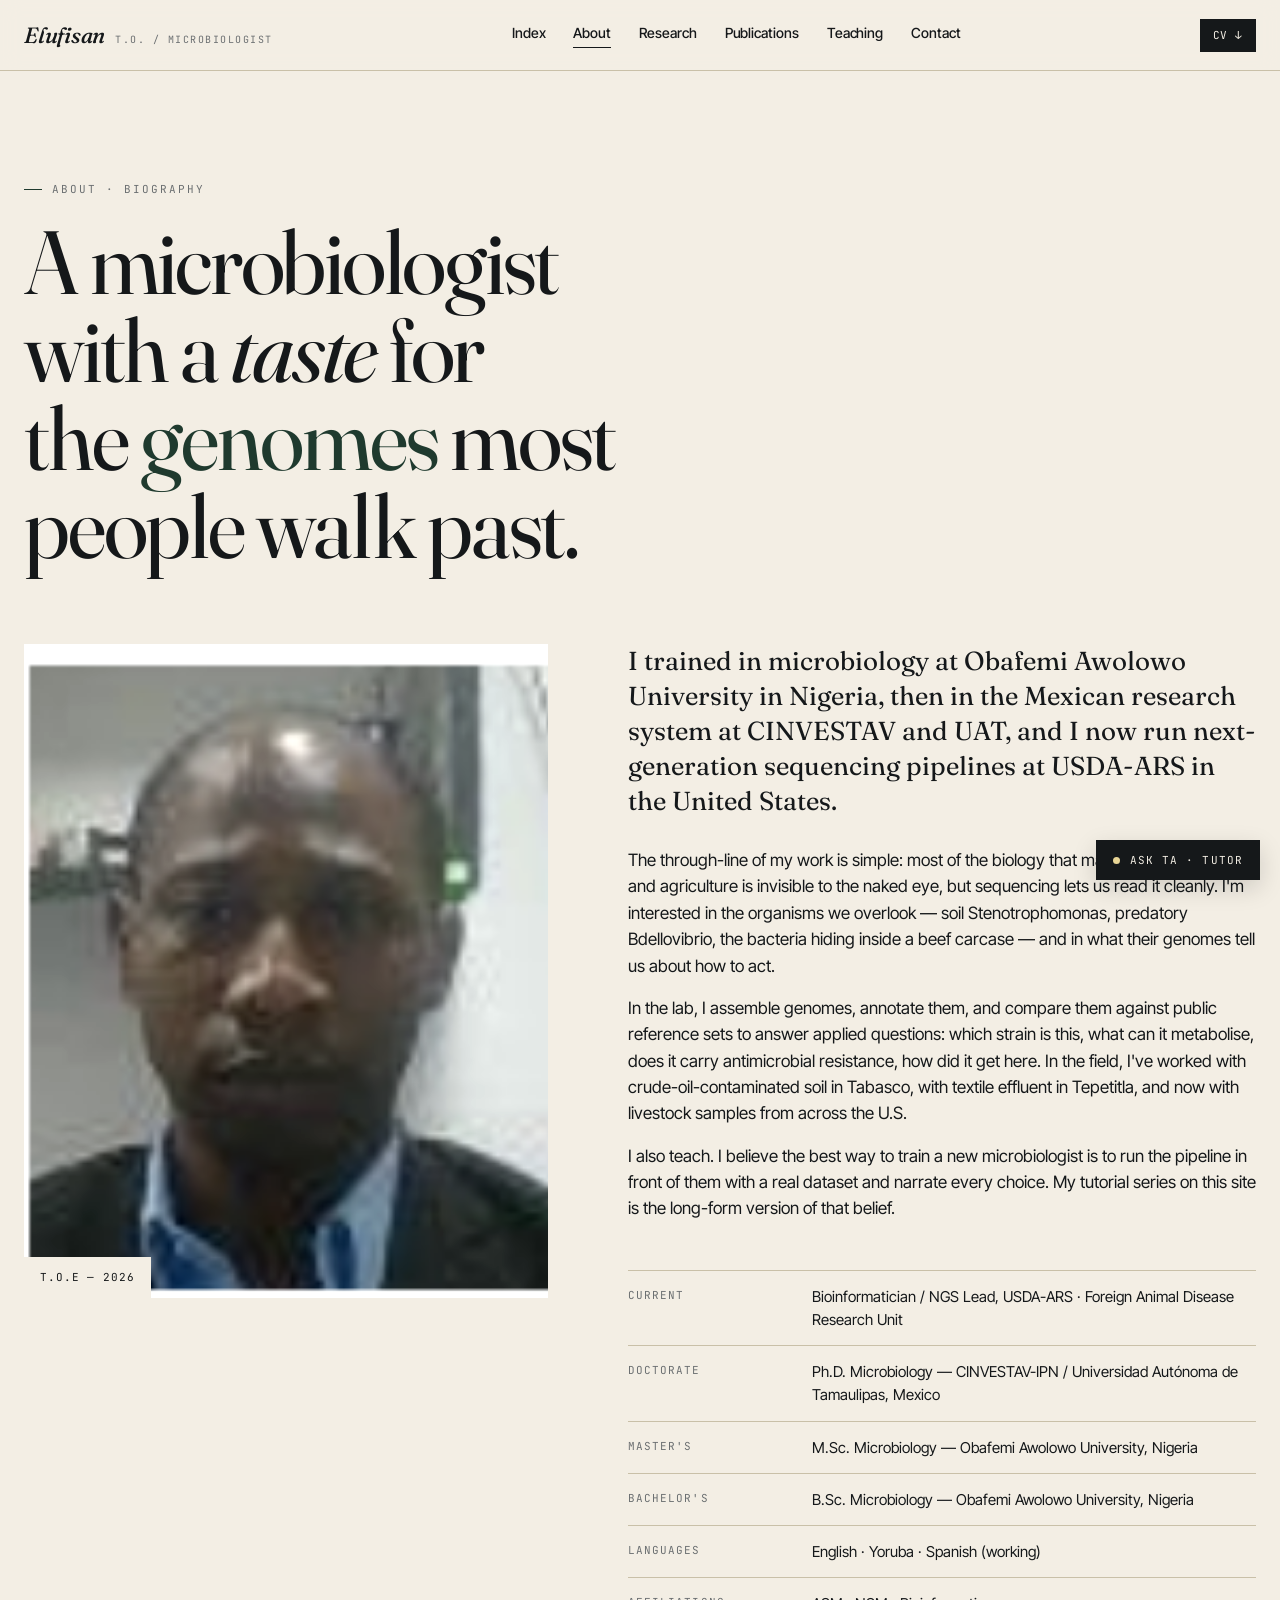
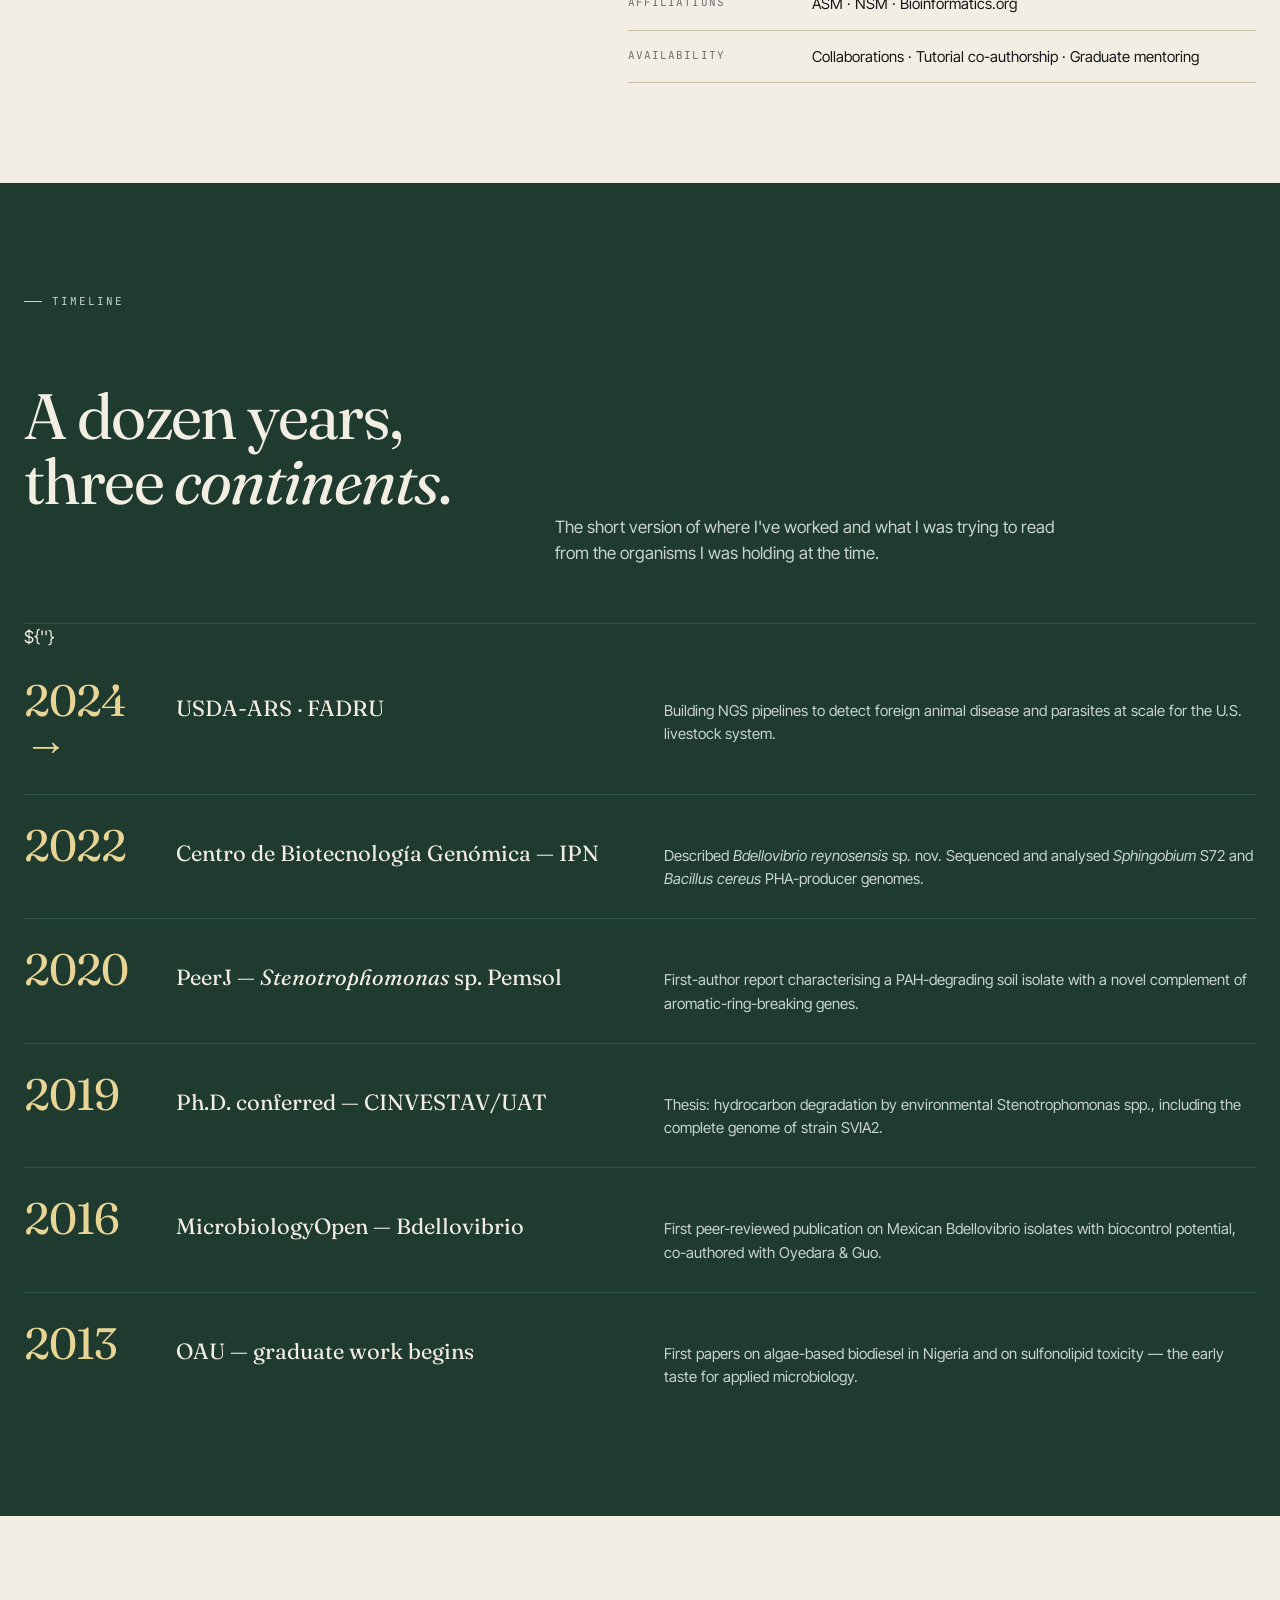
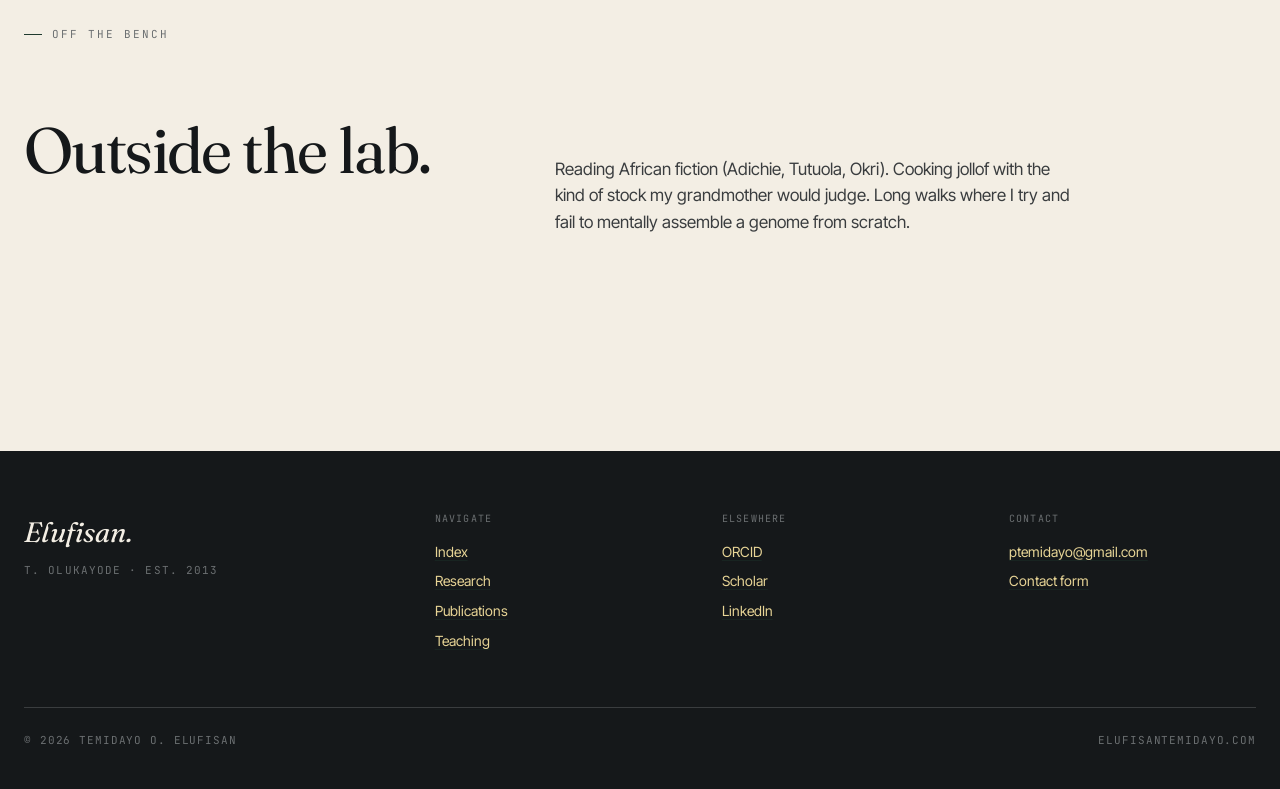
==== about.html @ 81887424 "Add files via upload" ====
<!DOCTYPE html>
<html lang="en">
<head>
<meta charset="UTF-8"/>
<meta name="viewport" content="width=device-width, initial-scale=1"/>
<title>About — Temidayo Elufisan</title>
<link rel="preconnect" href="https://fonts.googleapis.com"/>
<link rel="preconnect" href="https://fonts.gstatic.com" crossorigin/>
<link href="https://fonts.googleapis.com/css2?family=Fraunces:ital,opsz,wght@0,9..144,400;0,9..144,500;0,9..144,600;1,9..144,400;1,9..144,500&family=Inter+Tight:wght@400;500;600&family=JetBrains+Mono:wght@400;500&display=swap" rel="stylesheet"/>
<link rel="stylesheet" href="styles.css?v=1776625758112"/>
</head>
<body>

<header class="nav">
  <div class="container nav-inner">
    <a class="wordmark" href="index.html">Elufisan <small>T.O. / MICROBIOLOGIST</small></a>
    <nav class="nav-links">
      <a href="index.html">Index</a>
      <a href="about.html">About</a>
      <a href="research.html">Research</a>
      <a href="publications.html">Publications</a>
      <a href="teaching.html">Teaching</a>
      <a href="contact.html">Contact</a>
    </nav>
    <a class="nav-cta" href="assets/Elufisan_CV.pdf" download>CV ↓</a>
  </div>
</header>

<section class="section">
  <div class="container">
    <div style="margin-bottom:60px;">
      <div class="eyebrow">About · Biography</div>
      <h1 class="display" style="font-size:clamp(48px,7vw,112px);margin-top:20px;">
        A microbiologist<br/>with a <em>taste</em> for<br/>the <span class="accent">genomes</span> most<br/>people walk past.
      </h1>
    </div>

    <div class="bio-grid">
      <div class="bio-portrait">
        <img src="assets/portrait.png" alt="Temidayo Elufisan"/>
        <div class="tag">T.O.E — 2026</div>
      </div>
      <div class="bio-prose">
        <div class="lede">
          I trained in microbiology at Obafemi Awolowo University in Nigeria, then in the Mexican research system at CINVESTAV and UAT, and I now run next-generation sequencing pipelines at USDA-ARS in the United States.
        </div>
        <p>The through-line of my work is simple: most of the biology that matters to public health and agriculture is invisible to the naked eye, but sequencing lets us read it cleanly. I'm interested in the organisms we overlook — soil Stenotrophomonas, predatory Bdellovibrio, the bacteria hiding inside a beef carcase — and in what their genomes tell us about how to act.</p>
        <p>In the lab, I assemble genomes, annotate them, and compare them against public reference sets to answer applied questions: which strain is this, what can it metabolise, does it carry antimicrobial resistance, how did it get here. In the field, I've worked with crude-oil-contaminated soil in Tabasco, with textile effluent in Tepetitla, and now with livestock samples from across the U.S.</p>
        <p>I also teach. I believe the best way to train a new microbiologist is to run the pipeline in front of them with a real dataset and narrate every choice. My tutorial series on this site is the long-form version of that belief.</p>

        <div class="facts-stack">
          <div class="row"><div class="k">Current</div><div class="v">Bioinformatician / NGS Lead, USDA-ARS · Foreign Animal Disease Research Unit</div></div>
          <div class="row"><div class="k">Doctorate</div><div class="v">Ph.D. Microbiology — CINVESTAV-IPN / Universidad Autónoma de Tamaulipas, Mexico</div></div>
          <div class="row"><div class="k">Master's</div><div class="v">M.Sc. Microbiology — Obafemi Awolowo University, Nigeria</div></div>
          <div class="row"><div class="k">Bachelor's</div><div class="v">B.Sc. Microbiology — Obafemi Awolowo University, Nigeria</div></div>
          <div class="row"><div class="k">Languages</div><div class="v">English · Yoruba · Spanish (working)</div></div>
          <div class="row"><div class="k">Affiliations</div><div class="v">ASM · NSM · Bioinformatics.org</div></div>
          <div class="row"><div class="k">Availability</div><div class="v">Collaborations · Tutorial co-authorship · Graduate mentoring</div></div>
        </div>
      </div>
    </div>
  </div>
</section>

<section class="section forest">
  <div class="container">
    <div class="section-head">
      <div class="kicker-col">
        <div class="eyebrow">Timeline</div>
        <h2 class="display">A dozen years,<br/>three <em>continents</em>.</h2>
      </div>
      <p>The short version of where I've worked and what I was trying to read from the organisms I was holding at the time.</p>
    </div>

    <div style="display:grid;grid-template-columns:1fr;gap:0;border-top:1px solid var(--forest-2);">
      ${''}
      <!-- rows -->
      <div style="display:grid;grid-template-columns:120px 1fr 1.3fr;gap:32px;padding:28px 0;border-bottom:1px solid var(--forest-2);align-items:baseline;">
        <div style="font-family:var(--display);font-size:44px;color:var(--butter);letter-spacing:-0.02em;line-height:1;">2024 →</div>
        <div style="font-family:var(--display);font-size:22px;color:var(--bone);line-height:1.2;">USDA-ARS · FADRU</div>
        <div style="color:var(--forest-soft);font-size:15px;line-height:1.55;">Building NGS pipelines to detect foreign animal disease and parasites at scale for the U.S. livestock system.</div>
      </div>
      <div style="display:grid;grid-template-columns:120px 1fr 1.3fr;gap:32px;padding:28px 0;border-bottom:1px solid var(--forest-2);align-items:baseline;">
        <div style="font-family:var(--display);font-size:44px;color:var(--butter);letter-spacing:-0.02em;line-height:1;">2022</div>
        <div style="font-family:var(--display);font-size:22px;color:var(--bone);line-height:1.2;">Centro de Biotecnología Genómica — IPN</div>
        <div style="color:var(--forest-soft);font-size:15px;line-height:1.55;">Described <i>Bdellovibrio reynosensis</i> sp. nov. Sequenced and analysed <i>Sphingobium</i> S72 and <i>Bacillus cereus</i> PHA-producer genomes.</div>
      </div>
      <div style="display:grid;grid-template-columns:120px 1fr 1.3fr;gap:32px;padding:28px 0;border-bottom:1px solid var(--forest-2);align-items:baseline;">
        <div style="font-family:var(--display);font-size:44px;color:var(--butter);letter-spacing:-0.02em;line-height:1;">2020</div>
        <div style="font-family:var(--display);font-size:22px;color:var(--bone);line-height:1.2;">PeerJ — <i>Stenotrophomonas</i> sp. Pemsol</div>
        <div style="color:var(--forest-soft);font-size:15px;line-height:1.55;">First-author report characterising a PAH-degrading soil isolate with a novel complement of aromatic-ring-breaking genes.</div>
      </div>
      <div style="display:grid;grid-template-columns:120px 1fr 1.3fr;gap:32px;padding:28px 0;border-bottom:1px solid var(--forest-2);align-items:baseline;">
        <div style="font-family:var(--display);font-size:44px;color:var(--butter);letter-spacing:-0.02em;line-height:1;">2019</div>
        <div style="font-family:var(--display);font-size:22px;color:var(--bone);line-height:1.2;">Ph.D. conferred — CINVESTAV/UAT</div>
        <div style="color:var(--forest-soft);font-size:15px;line-height:1.55;">Thesis: hydrocarbon degradation by environmental Stenotrophomonas spp., including the complete genome of strain SVIA2.</div>
      </div>
      <div style="display:grid;grid-template-columns:120px 1fr 1.3fr;gap:32px;padding:28px 0;border-bottom:1px solid var(--forest-2);align-items:baseline;">
        <div style="font-family:var(--display);font-size:44px;color:var(--butter);letter-spacing:-0.02em;line-height:1;">2016</div>
        <div style="font-family:var(--display);font-size:22px;color:var(--bone);line-height:1.2;">MicrobiologyOpen — Bdellovibrio</div>
        <div style="color:var(--forest-soft);font-size:15px;line-height:1.55;">First peer-reviewed publication on Mexican Bdellovibrio isolates with biocontrol potential, co-authored with Oyedara &amp; Guo.</div>
      </div>
      <div style="display:grid;grid-template-columns:120px 1fr 1.3fr;gap:32px;padding:28px 0;align-items:baseline;">
        <div style="font-family:var(--display);font-size:44px;color:var(--butter);letter-spacing:-0.02em;line-height:1;">2013</div>
        <div style="font-family:var(--display);font-size:22px;color:var(--bone);line-height:1.2;">OAU — graduate work begins</div>
        <div style="color:var(--forest-soft);font-size:15px;line-height:1.55;">First papers on algae-based biodiesel in Nigeria and on sulfonolipid toxicity — the early taste for applied microbiology.</div>
      </div>
    </div>
  </div>
</section>

<section class="section">
  <div class="container">
    <div class="section-head">
      <div class="kicker-col">
        <div class="eyebrow">Off the bench</div>
        <h2 class="display">Outside the lab.</h2>
      </div>
      <p>Reading African fiction (Adichie, Tutuola, Okri). Cooking jollof with the kind of stock my grandmother would judge. Long walks where I try and fail to mentally assemble a genome from scratch.</p>
    </div>
  </div>
</section>

<footer>
  <div class="container">
    <div class="footer-grid">
      <div>
        <div class="foot-title">Elufisan.</div>
        <div class="foot-sub">T. Olukayode · est. 2013</div>
      </div>
      <div><h5>Navigate</h5><ul>
        <li><a href="index.html">Index</a></li><li><a href="research.html">Research</a></li>
        <li><a href="publications.html">Publications</a></li><li><a href="teaching.html">Teaching</a></li>
      </ul></div>
      <div><h5>Elsewhere</h5><ul>
        <li><a href="https://orcid.org/0000-0002-8645-2049">ORCID</a></li>
        <li><a href="https://scholar.google.com/citations?user=Elufisan">Scholar</a></li>
        <li><a href="https://www.linkedin.com/in/temidayo-elufisan">LinkedIn</a></li>
      </ul></div>
      <div><h5>Contact</h5><ul>
        <li><a href="mailto:ptemidayo@gmail.com">ptemidayo@gmail.com</a></li>
        <li><a href="contact.html">Contact form</a></li>
      </ul></div>
    </div>
    <div class="bot"><div>© 2026 Temidayo O. Elufisan</div><div>elufisantemidayo.com</div></div>
  </div>
</footer>

<script src="app.js?v=1776625758112"></script>
</body>
</html>
---- styles.css ----
/* ============================================================
   elufisan — art-school portfolio aesthetic
   bone, forest, clay, ink · fraunces + inter tight
   ============================================================ */

:root {
  --bone: #f3eee4;
  --bone-2: #e9e2d3;
  --bone-3: #d8cfbb;
  --ink: #15181a;
  --ink-2: #3a3d3f;
  --ink-3: #6b6f71;
  --rule: #c9c0a8;

  --forest: #1f3a2e;
  --forest-2: #2c5241;
  --forest-soft: #c8d4cc;
  --clay: #c36a3b;
  --clay-soft: #e9c8b2;
  --butter: #e8d596;
  --sky: #8eb0c2;

  --display: "Fraunces", "Source Serif Pro", Georgia, serif;
  --sans: "Inter Tight", "Inter", -apple-system, system-ui, sans-serif;
  --mono: "JetBrains Mono", ui-monospace, SFMono-Regular, Menlo, monospace;
}

* { box-sizing: border-box; }
html, body { margin: 0; padding: 0; }
body {
  background: var(--bone);
  color: var(--ink);
  font-family: var(--sans);
  font-size: 17px;
  line-height: 1.55;
  -webkit-font-smoothing: antialiased;
  text-rendering: optimizeLegibility;
}

a { color: var(--forest); text-decoration: underline; text-decoration-thickness: 1px; text-underline-offset: 3px; text-decoration-color: color-mix(in srgb, var(--forest) 35%, transparent); }
a:hover { text-decoration-color: var(--forest); color: var(--forest-2); }

.container { width: min(1280px, calc(100vw - 48px)); margin: 0 auto; }
.container-narrow { width: min(860px, calc(100vw - 48px)); margin: 0 auto; }

/* ========== TOP NAV ========== */
.nav {
  position: sticky; top: 0; z-index: 40;
  background: color-mix(in oklab, var(--bone) 92%, transparent);
  backdrop-filter: blur(10px);
  border-bottom: 1px solid var(--rule);
}
.nav-inner {
  display: flex; align-items: center; justify-content: space-between;
  padding: 18px 0;
}
.wordmark {
  font-family: var(--display);
  font-weight: 500; font-style: italic;
  font-size: 22px; letter-spacing: -0.01em;
  color: var(--ink); text-decoration: none;
  display: flex; align-items: baseline; gap: 10px;
}
.wordmark small {
  font-family: var(--mono); font-size: 10px;
  letter-spacing: 0.15em; text-transform: uppercase; font-style: normal;
  color: var(--ink-3); font-weight: 400;
}
.nav-links {
  display: flex; gap: 28px;
  font-family: var(--sans); font-size: 14px; font-weight: 500;
  letter-spacing: -0.005em;
}
.nav-links a {
  color: var(--ink); text-decoration: none;
  padding-bottom: 4px;
  border-bottom: 1px solid transparent;
}
.nav-links a:hover, .nav-links a.on { border-bottom-color: var(--ink); }
.nav-cta {
  font-family: var(--mono); font-size: 11px;
  padding: 7px 12px; background: var(--ink); color: var(--bone);
  border: 1px solid var(--ink); text-decoration: none; letter-spacing: 0.05em;
  text-transform: uppercase;
}
.nav-cta:hover { background: var(--forest); border-color: var(--forest); color: var(--bone); }
@media (max-width: 720px) {
  .nav-links { display: none; }
}

/* ========== TYPOGRAPHY ========== */
.display {
  font-family: var(--display);
  font-weight: 400;
  letter-spacing: -0.025em;
  line-height: 0.98;
  color: var(--ink);
}
h1.display { font-size: clamp(54px, 9vw, 140px); }
h2.display { font-size: clamp(36px, 5vw, 72px); line-height: 1.02; }
h3.display { font-size: clamp(24px, 3vw, 36px); line-height: 1.1; }
.italic { font-style: italic; }
.display .accent { color: var(--forest); }
.display .clay { color: var(--clay); }

.eyebrow {
  font-family: var(--mono); font-size: 11px;
  letter-spacing: 0.18em; text-transform: uppercase;
  color: var(--ink-3);
  display: inline-flex; align-items: center; gap: 10px;
}
.eyebrow::before { content: ""; width: 18px; height: 1px; background: var(--forest); }

.lede {
  font-family: var(--display);
  font-size: clamp(20px, 2.2vw, 26px);
  line-height: 1.35; font-weight: 400;
  color: var(--ink-2);
  max-width: 26ch;
}
.body-prose { font-size: 17px; line-height: 1.65; color: var(--ink-2); max-width: 62ch; }
.body-prose b { color: var(--ink); }
.body-prose p { margin: 0 0 16px; }

.mono-label { font-family: var(--mono); font-size: 11px; letter-spacing: 0.12em; text-transform: uppercase; color: var(--ink-3); }

/* ========== BUTTONS ========== */
.btn {
  display: inline-flex; align-items: center; gap: 10px;
  font-family: var(--sans); font-weight: 500; font-size: 14px;
  padding: 12px 18px;
  background: var(--ink); color: var(--bone);
  border: 1px solid var(--ink);
  text-decoration: none;
  transition: transform 0.15s ease;
}
.btn:hover { transform: translateY(-1px); background: var(--forest); border-color: var(--forest); color: var(--bone); }
.btn.ghost { background: transparent; color: var(--ink); }
.btn.ghost:hover { background: var(--ink); color: var(--bone); }
.btn .arrow { transition: transform 0.2s ease; }
.btn:hover .arrow { transform: translateX(3px); }

/* ========== HERO ========== */
.hero {
  padding: 80px 0 100px;
  border-bottom: 1px solid var(--rule);
  position: relative;
  overflow: hidden;
}
.hero-grid {
  display: grid;
  grid-template-columns: 1fr 380px;
  gap: 64px;
  align-items: end;
}
@media (max-width: 900px) {
  .hero-grid { grid-template-columns: 1fr; }
  .hero { padding: 48px 0 60px; }
}

.hero h1 em {
  font-style: italic;
  color: var(--forest);
}
.hero h1 .alt { font-family: "Fraunces"; font-variation-settings: "SOFT" 100; }

.hero-meta {
  display: flex; flex-wrap: wrap; gap: 28px;
  margin-top: 36px;
  font-family: var(--mono); font-size: 11px;
  letter-spacing: 0.08em; text-transform: uppercase;
  color: var(--ink-3);
}
.hero-meta .cell b { color: var(--ink); display: block; font-family: var(--sans); font-size: 14px; letter-spacing: 0; text-transform: none; margin-top: 2px; font-weight: 500; }

.hero-art {
  position: relative;
  aspect-ratio: 4 / 5;
  background: var(--forest);
  overflow: hidden;
  display: flex; align-items: flex-end;
}
.hero-art img {
  width: 100%; height: 100%; object-fit: cover;
  mix-blend-mode: luminosity;
  opacity: 0.9;
  filter: contrast(1.05);
}
.hero-art .caption {
  position: absolute; bottom: 12px; left: 12px; right: 12px;
  font-family: var(--mono); font-size: 10px;
  color: var(--bone);
  letter-spacing: 0.1em; text-transform: uppercase;
  display: flex; justify-content: space-between;
  opacity: 0.8;
}
.hero-art .corner-tag {
  position: absolute; top: 12px; right: 12px;
  font-family: var(--mono); font-size: 10px;
  color: var(--bone); letter-spacing: 0.1em;
  padding: 4px 8px; border: 1px solid var(--bone); opacity: 0.8;
}

.hero-scroll {
  position: absolute; bottom: 20px; left: 50%; transform: translateX(-50%);
  font-family: var(--mono); font-size: 10px; color: var(--ink-3);
  letter-spacing: 0.2em; text-transform: uppercase;
  display: flex; flex-direction: column; align-items: center; gap: 8px;
}
.hero-scroll::after { content: ""; width: 1px; height: 24px; background: var(--ink-3); }

/* ========== SECTIONS ========== */
.section { padding: 100px 0; position: relative; }
.section.tight { padding: 60px 0; }
.section.forest { background: var(--forest); color: var(--bone); }
.section.forest a { color: var(--butter); }
.section.forest .display { color: var(--bone); }
.section.forest .eyebrow { color: var(--forest-soft); }
.section.forest .eyebrow::before { background: var(--butter); }
.section.forest .body-prose { color: var(--forest-soft); }
.section.forest .body-prose b { color: var(--bone); }
.section.forest .mono-label { color: var(--forest-soft); }

.section.clay-wash { background: linear-gradient(180deg, var(--bone) 0%, var(--clay-soft) 100%); }
.section.bone-2 { background: var(--bone-2); }

.section-head {
  display: grid;
  grid-template-columns: 1fr 1.5fr;
  gap: 64px;
  align-items: end;
  margin-bottom: 56px;
}
@media (max-width: 900px) { .section-head { grid-template-columns: 1fr; gap: 20px; } }

.section-head .kicker-col .eyebrow { margin-bottom: 20px; }
.section-head p { max-width: 52ch; color: var(--ink-2); font-size: 17px; line-height: 1.55; margin: 0; }
.section.forest .section-head p { color: var(--forest-soft); }

/* ========== FEATURED WORK (home) ========== */
.work-grid {
  display: grid;
  grid-template-columns: repeat(12, 1fr);
  gap: 36px 24px;
}
.work-card {
  text-decoration: none; color: inherit;
  display: flex; flex-direction: column; gap: 14px;
}
.work-card .art {
  aspect-ratio: 4/3;
  background: var(--bone-2);
  position: relative;
  overflow: hidden;
}
.work-card .art svg { width: 100%; height: 100%; display: block; }
.work-card:hover .art { outline: 1px solid var(--ink); outline-offset: 4px; }
.work-card .meta { display: flex; justify-content: space-between; font-family: var(--mono); font-size: 11px; color: var(--ink-3); letter-spacing: 0.08em; text-transform: uppercase; }
.work-card h3 { font-family: var(--display); font-weight: 400; font-size: 26px; line-height: 1.1; letter-spacing: -0.015em; color: var(--ink); margin: 0; }
.work-card h3 em { font-style: italic; color: var(--forest); }
.work-card p { font-size: 14px; color: var(--ink-2); line-height: 1.5; margin: 0; max-width: 42ch; }

.work-card.span-7 { grid-column: span 7; }
.work-card.span-5 { grid-column: span 5; }
.work-card.span-4 { grid-column: span 4; }
.work-card.span-6 { grid-column: span 6; }
.work-card.span-8 { grid-column: span 8; }
.work-card.span-12 { grid-column: span 12; }
@media (max-width: 900px) {
  .work-card[class*="span-"] { grid-column: span 12; }
}

/* ========== MARQUEE / SPECIMEN ========== */
.specimen {
  padding: 40px 0;
  border-top: 1px solid var(--rule);
  border-bottom: 1px solid var(--rule);
  background: var(--bone-2);
  overflow: hidden;
}
.specimen-track {
  display: flex; gap: 60px;
  font-family: var(--display); font-style: italic;
  font-size: clamp(36px, 6vw, 88px);
  letter-spacing: -0.02em;
  white-space: nowrap;
  animation: marquee 40s linear infinite;
}
.specimen-track span { color: var(--ink); }
.specimen-track .dot { color: var(--clay); }
@keyframes marquee {
  from { transform: translateX(0); }
  to { transform: translateX(-50%); }
}

/* ========== STATS STRIP ========== */
.stats-strip {
  display: grid;
  grid-template-columns: repeat(4, 1fr);
  border-top: 1px solid var(--rule);
  border-bottom: 1px solid var(--rule);
}
@media (max-width: 720px) { .stats-strip { grid-template-columns: repeat(2, 1fr); } }
.stats-strip .cell {
  padding: 32px 24px;
  border-right: 1px solid var(--rule);
}
.stats-strip .cell:last-child { border-right: none; }
@media (max-width: 720px) {
  .stats-strip .cell { border-right: none; border-bottom: 1px solid var(--rule); }
}
.stats-strip .n {
  font-family: var(--display); font-size: 56px; line-height: 1;
  color: var(--ink); letter-spacing: -0.03em;
}
.stats-strip .n sub { font-size: 18px; color: var(--clay); vertical-align: top; font-family: var(--mono); font-style: normal; margin-left: 4px; }
.stats-strip .k { font-family: var(--mono); font-size: 11px; color: var(--ink-3); letter-spacing: 0.12em; text-transform: uppercase; margin-top: 10px; }

/* ========== ABOUT (page) ========== */
.bio-grid {
  display: grid;
  grid-template-columns: 1fr 1.2fr;
  gap: 80px;
  align-items: start;
}
@media (max-width: 900px) { .bio-grid { grid-template-columns: 1fr; gap: 40px; } }
.bio-portrait {
  aspect-ratio: 4/5;
  background: var(--forest);
  overflow: hidden;
  position: relative;
}
.bio-portrait img { width: 100%; height: 100%; object-fit: cover; filter: grayscale(0.2) contrast(1.05); }
.bio-portrait .tag { position: absolute; bottom: 0; left: 0; padding: 12px 16px; background: var(--bone); font-family: var(--mono); font-size: 11px; letter-spacing: 0.08em; text-transform: uppercase; color: var(--ink); }

.bio-prose h2 { margin-bottom: 24px; }
.bio-prose .lede { margin-bottom: 28px; max-width: none; color: var(--ink); }
.bio-prose p { margin: 0 0 16px; }

.facts-stack {
  margin-top: 48px;
  border-top: 1px solid var(--rule);
}
.facts-stack .row {
  display: grid; grid-template-columns: 160px 1fr;
  gap: 24px; padding: 14px 0;
  border-bottom: 1px solid var(--rule);
}
.facts-stack .k { font-family: var(--mono); font-size: 11px; letter-spacing: 0.1em; text-transform: uppercase; color: var(--ink-3); padding-top: 2px; }
.facts-stack .v { font-size: 15px; color: var(--ink); }

/* ========== RESEARCH CASES ========== */
.case {
  display: grid;
  grid-template-columns: 1fr 1fr;
  gap: 64px;
  padding: 80px 0;
  border-bottom: 1px solid var(--rule);
  align-items: center;
}
.case:last-child { border-bottom: none; }
.case.reverse { direction: rtl; }
.case.reverse > * { direction: ltr; }
@media (max-width: 900px) {
  .case { grid-template-columns: 1fr; gap: 32px; padding: 48px 0; }
  .case.reverse { direction: ltr; }
}
.case .art {
  aspect-ratio: 4/5;
  background: var(--forest);
  position: relative;
  overflow: hidden;
}
.case .art svg { width: 100%; height: 100%; display: block; }
.case h2 em { font-style: italic; color: var(--forest); }
.case .case-meta {
  display: flex; flex-wrap: wrap; gap: 14px;
  margin-top: 20px;
}
.case .case-meta span {
  font-family: var(--mono); font-size: 11px;
  padding: 5px 10px; border: 1px solid var(--rule);
  letter-spacing: 0.08em; text-transform: uppercase; color: var(--ink-2);
}

/* ========== PUBLICATIONS ========== */
.pub-controls {
  display: flex; flex-wrap: wrap; align-items: center; gap: 12px;
  padding: 24px 0; border-top: 1px solid var(--rule); border-bottom: 1px solid var(--rule);
  margin-bottom: 40px;
}
.pub-controls .lbl { font-family: var(--mono); font-size: 11px; letter-spacing: 0.1em; text-transform: uppercase; color: var(--ink-3); }
.pub-controls input {
  font-family: var(--sans); font-size: 14px;
  padding: 9px 12px;
  background: var(--bone-2); border: 1px solid var(--rule);
  color: var(--ink); min-width: 260px;
}
.pub-controls input:focus { outline: 2px solid var(--forest); outline-offset: -1px; }
.pub-chip {
  font-family: var(--mono); font-size: 10px; letter-spacing: 0.12em; text-transform: uppercase;
  padding: 7px 12px;
  border: 1px solid var(--rule); background: transparent;
  cursor: pointer; color: var(--ink-2);
}
.pub-chip.on { background: var(--ink); color: var(--bone); border-color: var(--ink); }
.pub-chip:hover { border-color: var(--ink); }

.pub-list { margin: 0; padding: 0; list-style: none; }
.pub-list li {
  padding: 22px 0;
  display: grid; grid-template-columns: 70px 1fr 120px;
  gap: 32px; align-items: start;
  border-bottom: 1px solid var(--rule);
}
@media (max-width: 720px) { .pub-list li { grid-template-columns: 60px 1fr; gap: 14px; } .pub-list .type-col { display: none; } }
.pub-list li.hidden { display: none; }
.pub-list .yr { font-family: var(--display); font-size: 32px; color: var(--clay); letter-spacing: -0.02em; line-height: 1; padding-top: 4px; }
.pub-list .t { font-family: var(--display); font-size: 22px; line-height: 1.2; letter-spacing: -0.01em; color: var(--ink); }
.pub-list .v { font-family: var(--mono); font-size: 11px; letter-spacing: 0.06em; color: var(--forest); margin-top: 6px; text-transform: uppercase; }
.pub-list .a { font-size: 13px; color: var(--ink-2); margin-top: 4px; line-height: 1.5; }
.pub-list .a b { color: var(--ink); background: var(--butter); padding: 0 3px; }
.pub-list .type-col { font-family: var(--mono); font-size: 10px; letter-spacing: 0.1em; text-transform: uppercase; color: var(--ink-3); text-align: right; padding-top: 8px; }

/* ========== TEACHING ========== */
.tut-grid {
  display: grid;
  grid-template-columns: repeat(2, 1fr);
  gap: 0;
  border: 1px solid var(--rule);
}
@media (max-width: 720px) { .tut-grid { grid-template-columns: 1fr; } }
.tut-card {
  padding: 36px;
  border-right: 1px solid var(--rule);
  border-bottom: 1px solid var(--rule);
  background: var(--bone);
  position: relative;
  text-decoration: none; color: inherit;
  transition: background 0.2s ease;
}
.tut-card:nth-child(2n) { border-right: none; }
.tut-card:nth-last-child(-n+2) { border-bottom: none; }
@media (max-width: 720px) {
  .tut-card { border-right: none; border-bottom: 1px solid var(--rule); }
  .tut-card:last-child { border-bottom: none; }
}
.tut-card:hover { background: var(--bone-2); }
.tut-card .tid { font-family: var(--mono); font-size: 11px; letter-spacing: 0.1em; color: var(--clay); text-transform: uppercase; }
.tut-card h3 { font-family: var(--display); font-size: 30px; line-height: 1.1; letter-spacing: -0.01em; margin: 12px 0 14px; color: var(--ink); }
.tut-card h3 em { font-style: italic; color: var(--forest); }
.tut-card p { font-size: 15px; color: var(--ink-2); line-height: 1.5; margin: 0; }
.tut-card .tmeta { display: flex; gap: 18px; margin-top: 22px; font-family: var(--mono); font-size: 11px; color: var(--ink-3); letter-spacing: 0.08em; text-transform: uppercase; }
.tut-card .live { color: var(--forest); display: flex; align-items: center; gap: 6px; }
.tut-card .live::before { content: ""; width: 6px; height: 6px; border-radius: 50%; background: var(--forest); animation: pulse 2s ease-in-out infinite; }
@keyframes pulse { 50% { opacity: 0.4; } }
.tut-card.soon { opacity: 0.55; cursor: default; }
.tut-card.soon:hover { background: var(--bone); }

/* ========== CONTACT ========== */
.contact-split {
  display: grid; grid-template-columns: 1fr 1fr; gap: 80px;
  align-items: start;
}
@media (max-width: 900px) { .contact-split { grid-template-columns: 1fr; gap: 40px; } }
.contact-form .field { margin-bottom: 18px; }
.contact-form label {
  display: block;
  font-family: var(--mono); font-size: 10px; letter-spacing: 0.12em; text-transform: uppercase;
  color: var(--ink-3); margin-bottom: 6px;
}
.contact-form input, .contact-form textarea, .contact-form select {
  width: 100%;
  font-family: var(--sans); font-size: 15px;
  padding: 12px 14px;
  background: var(--bone-2);
  border: 1px solid var(--rule);
  color: var(--ink);
  resize: vertical;
}
.contact-form input:focus, .contact-form textarea:focus, .contact-form select:focus {
  outline: 2px solid var(--forest); outline-offset: -1px; border-color: var(--forest);
}
.form-msg {
  font-family: var(--mono); font-size: 12px;
  color: var(--forest); margin-top: 14px;
  padding: 10px 14px; border: 1px solid var(--forest); background: var(--forest-soft);
  display: none;
}
.form-msg.show { display: block; }

/* ========== FOOTER ========== */
footer {
  background: var(--ink); color: var(--bone-2);
  padding: 60px 0 40px;
  margin-top: 60px;
}
footer a { color: var(--butter); }
footer .footer-grid { display: grid; grid-template-columns: 1.5fr 1fr 1fr 1fr; gap: 40px; }
@media (max-width: 720px) { footer .footer-grid { grid-template-columns: 1fr 1fr; } }
footer .foot-title { font-family: var(--display); font-style: italic; font-size: 28px; color: var(--bone); margin-bottom: 8px; }
footer .foot-sub { font-family: var(--mono); font-size: 11px; letter-spacing: 0.1em; text-transform: uppercase; color: var(--ink-3); margin-bottom: 18px; }
footer h5 { font-family: var(--mono); font-size: 10px; letter-spacing: 0.12em; text-transform: uppercase; color: var(--ink-3); font-weight: 400; margin: 0 0 14px; }
footer ul { list-style: none; padding: 0; margin: 0; font-size: 14px; }
footer ul li { margin-bottom: 8px; }
footer .bot { margin-top: 48px; padding-top: 24px; border-top: 1px solid var(--ink-2); display: flex; justify-content: space-between; font-family: var(--mono); font-size: 11px; letter-spacing: 0.08em; color: var(--ink-3); text-transform: uppercase; }

/* ========== TUTOR ========== */
.tutor { position: fixed; bottom: 20px; right: 20px; z-index: 60; font-family: var(--sans); }
.tutor-toggle {
  display: flex; align-items: center; gap: 10px;
  padding: 12px 16px; background: var(--ink); color: var(--bone);
  border: 1px solid var(--ink); cursor: pointer;
  font-family: var(--mono); font-size: 11px; letter-spacing: 0.1em; text-transform: uppercase;
  box-shadow: 0 8px 24px rgba(0,0,0,0.15);
}
.tutor-toggle:hover { background: var(--forest); border-color: var(--forest); }
.tutor-toggle .dot { width: 7px; height: 7px; border-radius: 50%; background: var(--butter); animation: pulse 2s ease-in-out infinite; }
.tutor-panel {
  display: none; width: min(400px, calc(100vw - 40px));
  height: min(560px, calc(100vh - 100px));
  background: var(--bone); border: 1px solid var(--ink);
  box-shadow: 0 14px 44px rgba(0,0,0,0.2);
  flex-direction: column; overflow: hidden;
}
.tutor.open .tutor-panel { display: flex; }
.tutor.open .tutor-toggle { display: none; }
.tutor-header { background: var(--ink); color: var(--bone); padding: 12px 14px; display: flex; justify-content: space-between; font-size: 12px; letter-spacing: 0.08em; text-transform: uppercase; font-family: var(--mono); }
.tutor-header .title { display: flex; align-items: center; gap: 8px; }
.tutor-header .title .dot { width: 7px; height: 7px; border-radius: 50%; background: var(--butter); }
.tutor-header .close { background: transparent; border: none; color: var(--bone); font-size: 18px; cursor: pointer; }
.tutor-body { flex: 1; padding: 14px; overflow-y: auto; font-size: 14px; line-height: 1.6; }
.tutor-msg { margin-bottom: 14px; }
.tutor-msg .who { font-family: var(--mono); font-size: 10px; letter-spacing: 0.12em; text-transform: uppercase; color: var(--ink-3); margin-bottom: 3px; }
.tutor-msg.user .who { color: var(--clay); }
.tutor-msg.assistant .who { color: var(--forest); }
.tutor-msg .text { color: var(--ink); white-space: pre-wrap; }
.tutor-typing { color: var(--ink-3); font-family: var(--mono); font-size: 12px; }
.tutor-typing::after { content: "▮"; animation: blink 0.8s steps(2) infinite; color: var(--forest); margin-left: 2px; }
@keyframes blink { 50% { opacity: 0; } }
.tutor-suggestions { padding: 10px 12px; border-top: 1px dashed var(--rule); display: flex; gap: 6px; flex-wrap: wrap; background: var(--bone-2); }
.tutor-suggestions .sug { font-family: var(--mono); font-size: 10px; letter-spacing: 0.06em; padding: 5px 8px; background: var(--bone); border: 1px solid var(--rule); color: var(--ink-2); cursor: pointer; text-transform: uppercase; }
.tutor-suggestions .sug:hover { border-color: var(--forest); color: var(--forest); }
.tutor-input { border-top: 1px solid var(--rule); padding: 10px 12px; display: flex; gap: 8px; align-items: center; background: var(--bone-2); }
.tutor-input input { flex: 1; border: none; background: transparent; font-family: var(--sans); font-size: 14px; color: var(--ink); }
.tutor-input input:focus { outline: none; }
.tutor-input button { font-family: var(--mono); font-size: 10px; letter-spacing: 0.1em; background: var(--ink); color: var(--bone); border: none; padding: 7px 12px; cursor: pointer; text-transform: uppercase; }
.tutor-input button:hover { background: var(--forest); }

/* ========== ART (decorative SVG wrappers) ========== */
.art-helix, .art-petri, .art-contour, .art-cells, .art-waves {
  width: 100%; height: 100%;
}
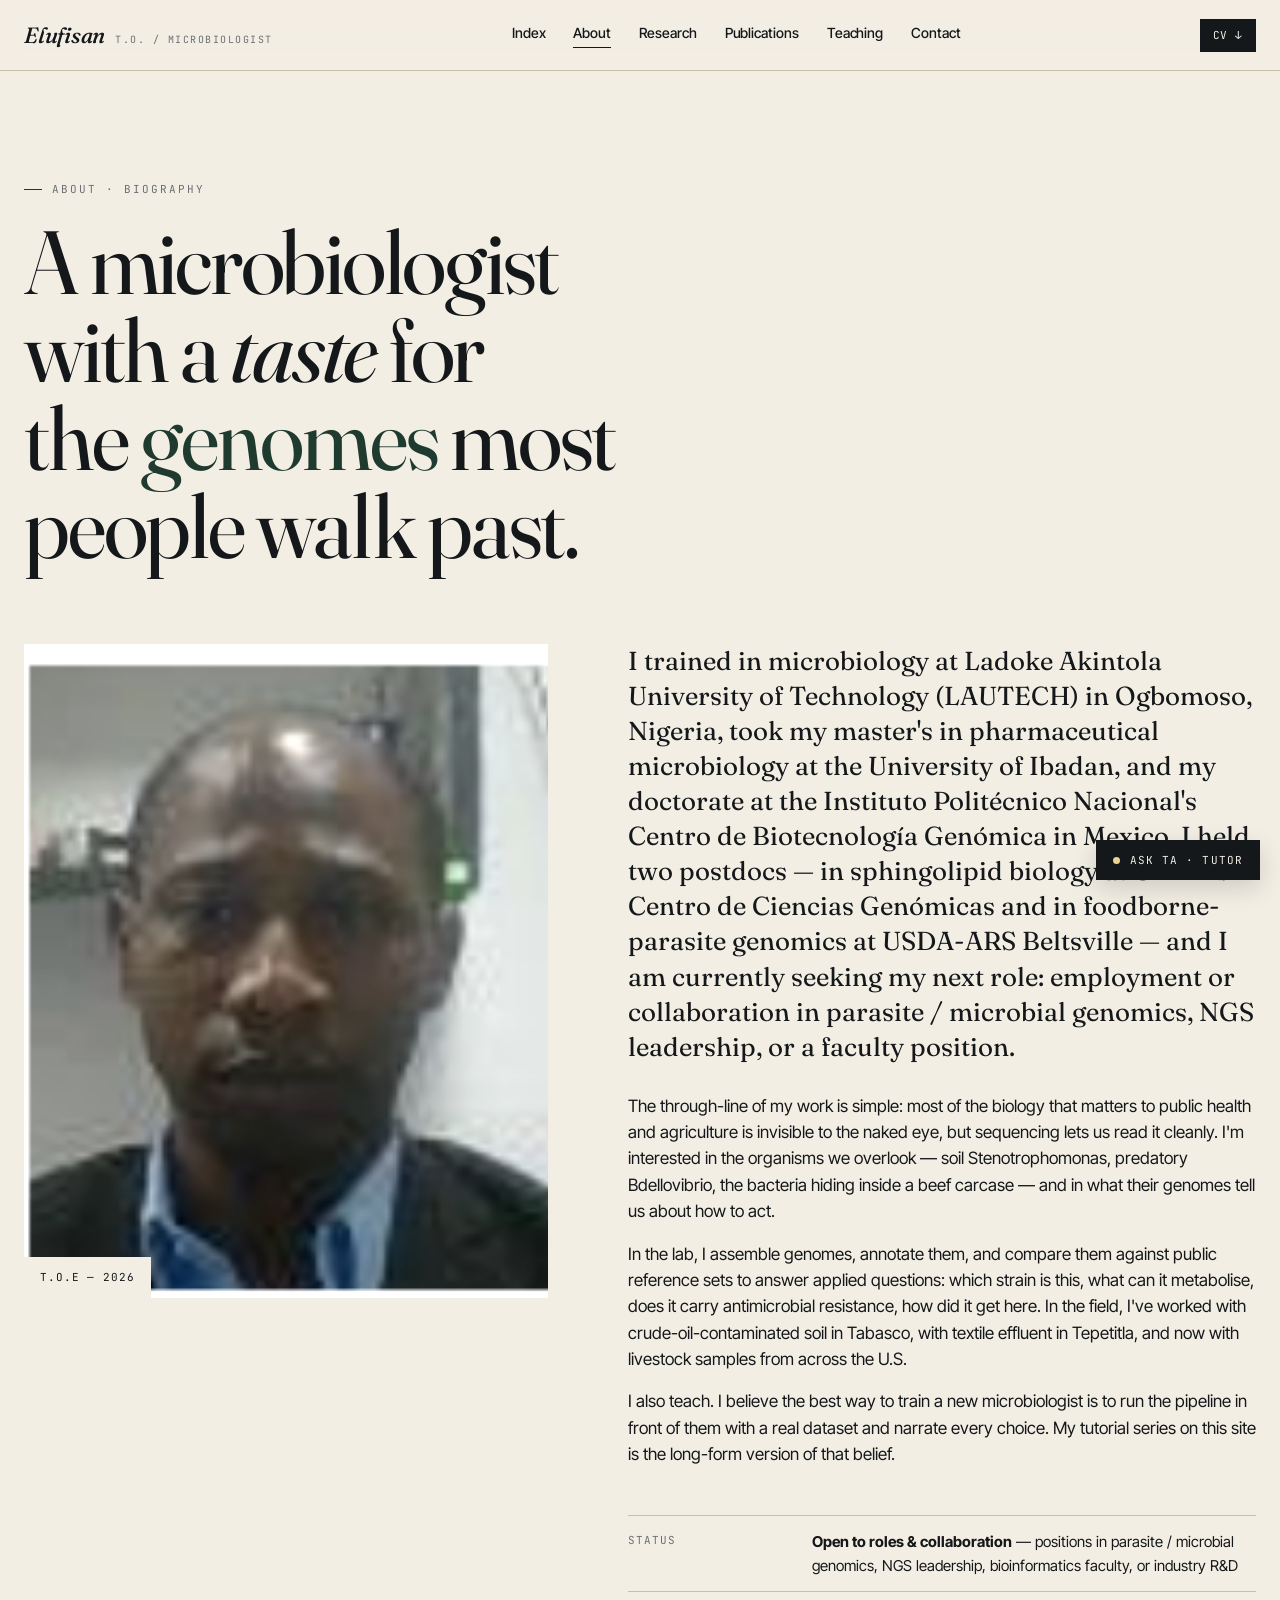
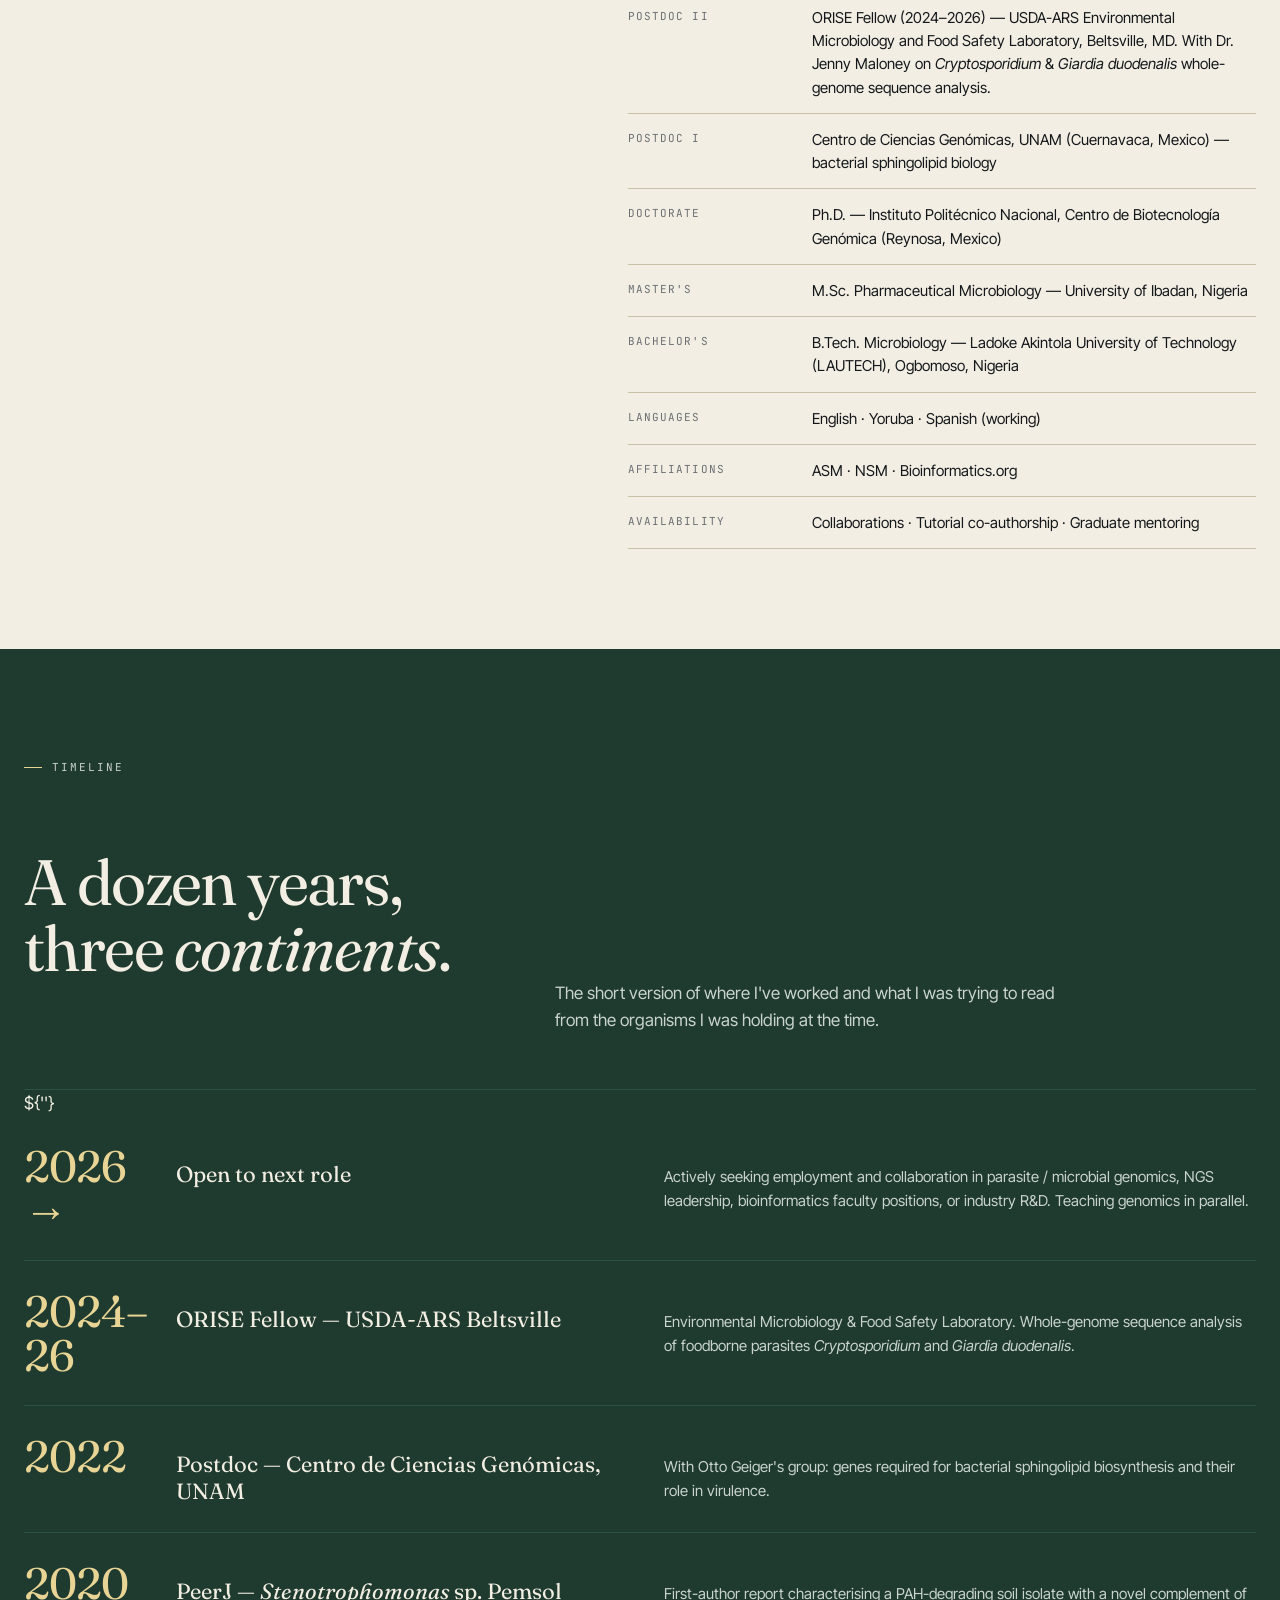
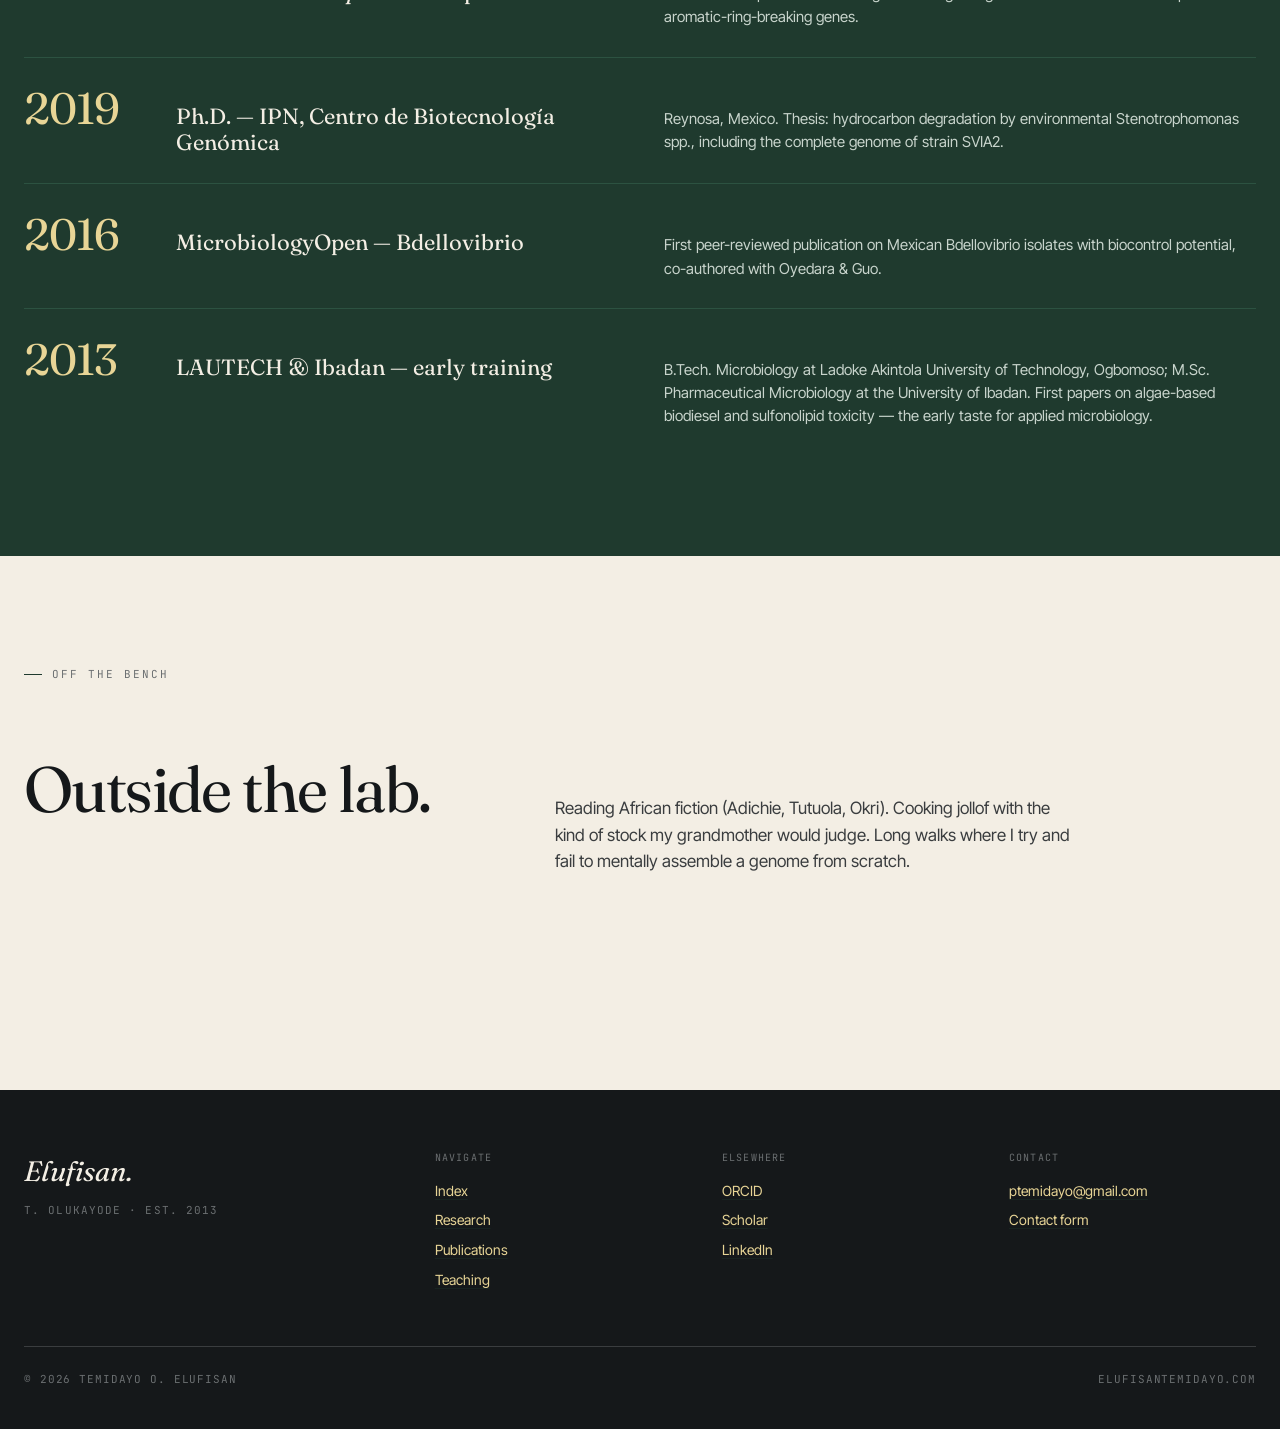
==== commit 9fe099f8: "Add files via upload" ====
--- a/about.html
+++ b/about.html
@@ -42,17 +42,19 @@
       </div>
       <div class="bio-prose">
         <div class="lede">
-          I trained in microbiology at Obafemi Awolowo University in Nigeria, then in the Mexican research system at CINVESTAV and UAT, and I now run next-generation sequencing pipelines at USDA-ARS in the United States.
+          I trained in microbiology at Ladoke Akintola University of Technology (LAUTECH) in Ogbomoso, Nigeria, took my master's in pharmaceutical microbiology at the University of Ibadan, and my doctorate at the Instituto Politécnico Nacional's Centro de Biotecnología Genómica in Mexico. I held two postdocs — in sphingolipid biology at UNAM's Centro de Ciencias Genómicas and in foodborne-parasite genomics at USDA-ARS Beltsville — and I am currently seeking my next role: employment or collaboration in parasite / microbial genomics, NGS leadership, or a faculty position.
         </div>
         <p>The through-line of my work is simple: most of the biology that matters to public health and agriculture is invisible to the naked eye, but sequencing lets us read it cleanly. I'm interested in the organisms we overlook — soil Stenotrophomonas, predatory Bdellovibrio, the bacteria hiding inside a beef carcase — and in what their genomes tell us about how to act.</p>
         <p>In the lab, I assemble genomes, annotate them, and compare them against public reference sets to answer applied questions: which strain is this, what can it metabolise, does it carry antimicrobial resistance, how did it get here. In the field, I've worked with crude-oil-contaminated soil in Tabasco, with textile effluent in Tepetitla, and now with livestock samples from across the U.S.</p>
         <p>I also teach. I believe the best way to train a new microbiologist is to run the pipeline in front of them with a real dataset and narrate every choice. My tutorial series on this site is the long-form version of that belief.</p>
 
         <div class="facts-stack">
-          <div class="row"><div class="k">Current</div><div class="v">Bioinformatician / NGS Lead, USDA-ARS · Foreign Animal Disease Research Unit</div></div>
-          <div class="row"><div class="k">Doctorate</div><div class="v">Ph.D. Microbiology — CINVESTAV-IPN / Universidad Autónoma de Tamaulipas, Mexico</div></div>
-          <div class="row"><div class="k">Master's</div><div class="v">M.Sc. Microbiology — Obafemi Awolowo University, Nigeria</div></div>
-          <div class="row"><div class="k">Bachelor's</div><div class="v">B.Sc. Microbiology — Obafemi Awolowo University, Nigeria</div></div>
+          <div class="row"><div class="k">Status</div><div class="v"><b>Open to roles &amp; collaboration</b> — positions in parasite / microbial genomics, NGS leadership, bioinformatics faculty, or industry R&amp;D</div></div>
+          <div class="row"><div class="k">Postdoc II</div><div class="v">ORISE Fellow (2024–2026) — USDA-ARS Environmental Microbiology and Food Safety Laboratory, Beltsville, MD. With Dr. Jenny Maloney on <i>Cryptosporidium</i> &amp; <i>Giardia duodenalis</i> whole-genome sequence analysis.</div></div>
+          <div class="row"><div class="k">Postdoc I</div><div class="v">Centro de Ciencias Genómicas, UNAM (Cuernavaca, Mexico) — bacterial sphingolipid biology</div></div>
+          <div class="row"><div class="k">Doctorate</div><div class="v">Ph.D. — Instituto Politécnico Nacional, Centro de Biotecnología Genómica (Reynosa, Mexico)</div></div>
+          <div class="row"><div class="k">Master's</div><div class="v">M.Sc. Pharmaceutical Microbiology — University of Ibadan, Nigeria</div></div>
+          <div class="row"><div class="k">Bachelor's</div><div class="v">B.Tech. Microbiology — Ladoke Akintola University of Technology (LAUTECH), Ogbomoso, Nigeria</div></div>
           <div class="row"><div class="k">Languages</div><div class="v">English · Yoruba · Spanish (working)</div></div>
           <div class="row"><div class="k">Affiliations</div><div class="v">ASM · NSM · Bioinformatics.org</div></div>
           <div class="row"><div class="k">Availability</div><div class="v">Collaborations · Tutorial co-authorship · Graduate mentoring</div></div>
@@ -76,14 +78,19 @@
       ${''}
       <!-- rows -->
       <div style="display:grid;grid-template-columns:120px 1fr 1.3fr;gap:32px;padding:28px 0;border-bottom:1px solid var(--forest-2);align-items:baseline;">
-        <div style="font-family:var(--display);font-size:44px;color:var(--butter);letter-spacing:-0.02em;line-height:1;">2024 →</div>
-        <div style="font-family:var(--display);font-size:22px;color:var(--bone);line-height:1.2;">USDA-ARS · FADRU</div>
-        <div style="color:var(--forest-soft);font-size:15px;line-height:1.55;">Building NGS pipelines to detect foreign animal disease and parasites at scale for the U.S. livestock system.</div>
+        <div style="font-family:var(--display);font-size:44px;color:var(--butter);letter-spacing:-0.02em;line-height:1;">2026 →</div>
+        <div style="font-family:var(--display);font-size:22px;color:var(--bone);line-height:1.2;">Open to next role</div>
+        <div style="color:var(--forest-soft);font-size:15px;line-height:1.55;">Actively seeking employment and collaboration in parasite / microbial genomics, NGS leadership, bioinformatics faculty positions, or industry R&amp;D. Teaching genomics in parallel.</div>
+      </div>
+      <div style="display:grid;grid-template-columns:120px 1fr 1.3fr;gap:32px;padding:28px 0;border-bottom:1px solid var(--forest-2);align-items:baseline;">
+        <div style="font-family:var(--display);font-size:44px;color:var(--butter);letter-spacing:-0.02em;line-height:1;">2024–26</div>
+        <div style="font-family:var(--display);font-size:22px;color:var(--bone);line-height:1.2;">ORISE Fellow — USDA-ARS Beltsville</div>
+        <div style="color:var(--forest-soft);font-size:15px;line-height:1.55;">Environmental Microbiology &amp; Food Safety Laboratory. Whole-genome sequence analysis of foodborne parasites <i>Cryptosporidium</i> and <i>Giardia duodenalis</i>.</div>
       </div>
       <div style="display:grid;grid-template-columns:120px 1fr 1.3fr;gap:32px;padding:28px 0;border-bottom:1px solid var(--forest-2);align-items:baseline;">
         <div style="font-family:var(--display);font-size:44px;color:var(--butter);letter-spacing:-0.02em;line-height:1;">2022</div>
-        <div style="font-family:var(--display);font-size:22px;color:var(--bone);line-height:1.2;">Centro de Biotecnología Genómica — IPN</div>
-        <div style="color:var(--forest-soft);font-size:15px;line-height:1.55;">Described <i>Bdellovibrio reynosensis</i> sp. nov. Sequenced and analysed <i>Sphingobium</i> S72 and <i>Bacillus cereus</i> PHA-producer genomes.</div>
+        <div style="font-family:var(--display);font-size:22px;color:var(--bone);line-height:1.2;">Postdoc — Centro de Ciencias Genómicas, UNAM</div>
+        <div style="color:var(--forest-soft);font-size:15px;line-height:1.55;">With Otto Geiger's group: genes required for bacterial sphingolipid biosynthesis and their role in virulence.</div>
       </div>
       <div style="display:grid;grid-template-columns:120px 1fr 1.3fr;gap:32px;padding:28px 0;border-bottom:1px solid var(--forest-2);align-items:baseline;">
         <div style="font-family:var(--display);font-size:44px;color:var(--butter);letter-spacing:-0.02em;line-height:1;">2020</div>
@@ -92,8 +99,8 @@
       </div>
       <div style="display:grid;grid-template-columns:120px 1fr 1.3fr;gap:32px;padding:28px 0;border-bottom:1px solid var(--forest-2);align-items:baseline;">
         <div style="font-family:var(--display);font-size:44px;color:var(--butter);letter-spacing:-0.02em;line-height:1;">2019</div>
-        <div style="font-family:var(--display);font-size:22px;color:var(--bone);line-height:1.2;">Ph.D. conferred — CINVESTAV/UAT</div>
-        <div style="color:var(--forest-soft);font-size:15px;line-height:1.55;">Thesis: hydrocarbon degradation by environmental Stenotrophomonas spp., including the complete genome of strain SVIA2.</div>
+        <div style="font-family:var(--display);font-size:22px;color:var(--bone);line-height:1.2;">Ph.D. — IPN, Centro de Biotecnología Genómica</div>
+        <div style="color:var(--forest-soft);font-size:15px;line-height:1.55;">Reynosa, Mexico. Thesis: hydrocarbon degradation by environmental Stenotrophomonas spp., including the complete genome of strain SVIA2.</div>
       </div>
       <div style="display:grid;grid-template-columns:120px 1fr 1.3fr;gap:32px;padding:28px 0;border-bottom:1px solid var(--forest-2);align-items:baseline;">
         <div style="font-family:var(--display);font-size:44px;color:var(--butter);letter-spacing:-0.02em;line-height:1;">2016</div>
@@ -102,8 +109,8 @@
       </div>
       <div style="display:grid;grid-template-columns:120px 1fr 1.3fr;gap:32px;padding:28px 0;align-items:baseline;">
         <div style="font-family:var(--display);font-size:44px;color:var(--butter);letter-spacing:-0.02em;line-height:1;">2013</div>
-        <div style="font-family:var(--display);font-size:22px;color:var(--bone);line-height:1.2;">OAU — graduate work begins</div>
-        <div style="color:var(--forest-soft);font-size:15px;line-height:1.55;">First papers on algae-based biodiesel in Nigeria and on sulfonolipid toxicity — the early taste for applied microbiology.</div>
+        <div style="font-family:var(--display);font-size:22px;color:var(--bone);line-height:1.2;">LAUTECH &amp; Ibadan — early training</div>
+        <div style="color:var(--forest-soft);font-size:15px;line-height:1.55;">B.Tech. Microbiology at Ladoke Akintola University of Technology, Ogbomoso; M.Sc. Pharmaceutical Microbiology at the University of Ibadan. First papers on algae-based biodiesel and sulfonolipid toxicity — the early taste for applied microbiology.</div>
       </div>
     </div>
   </div>
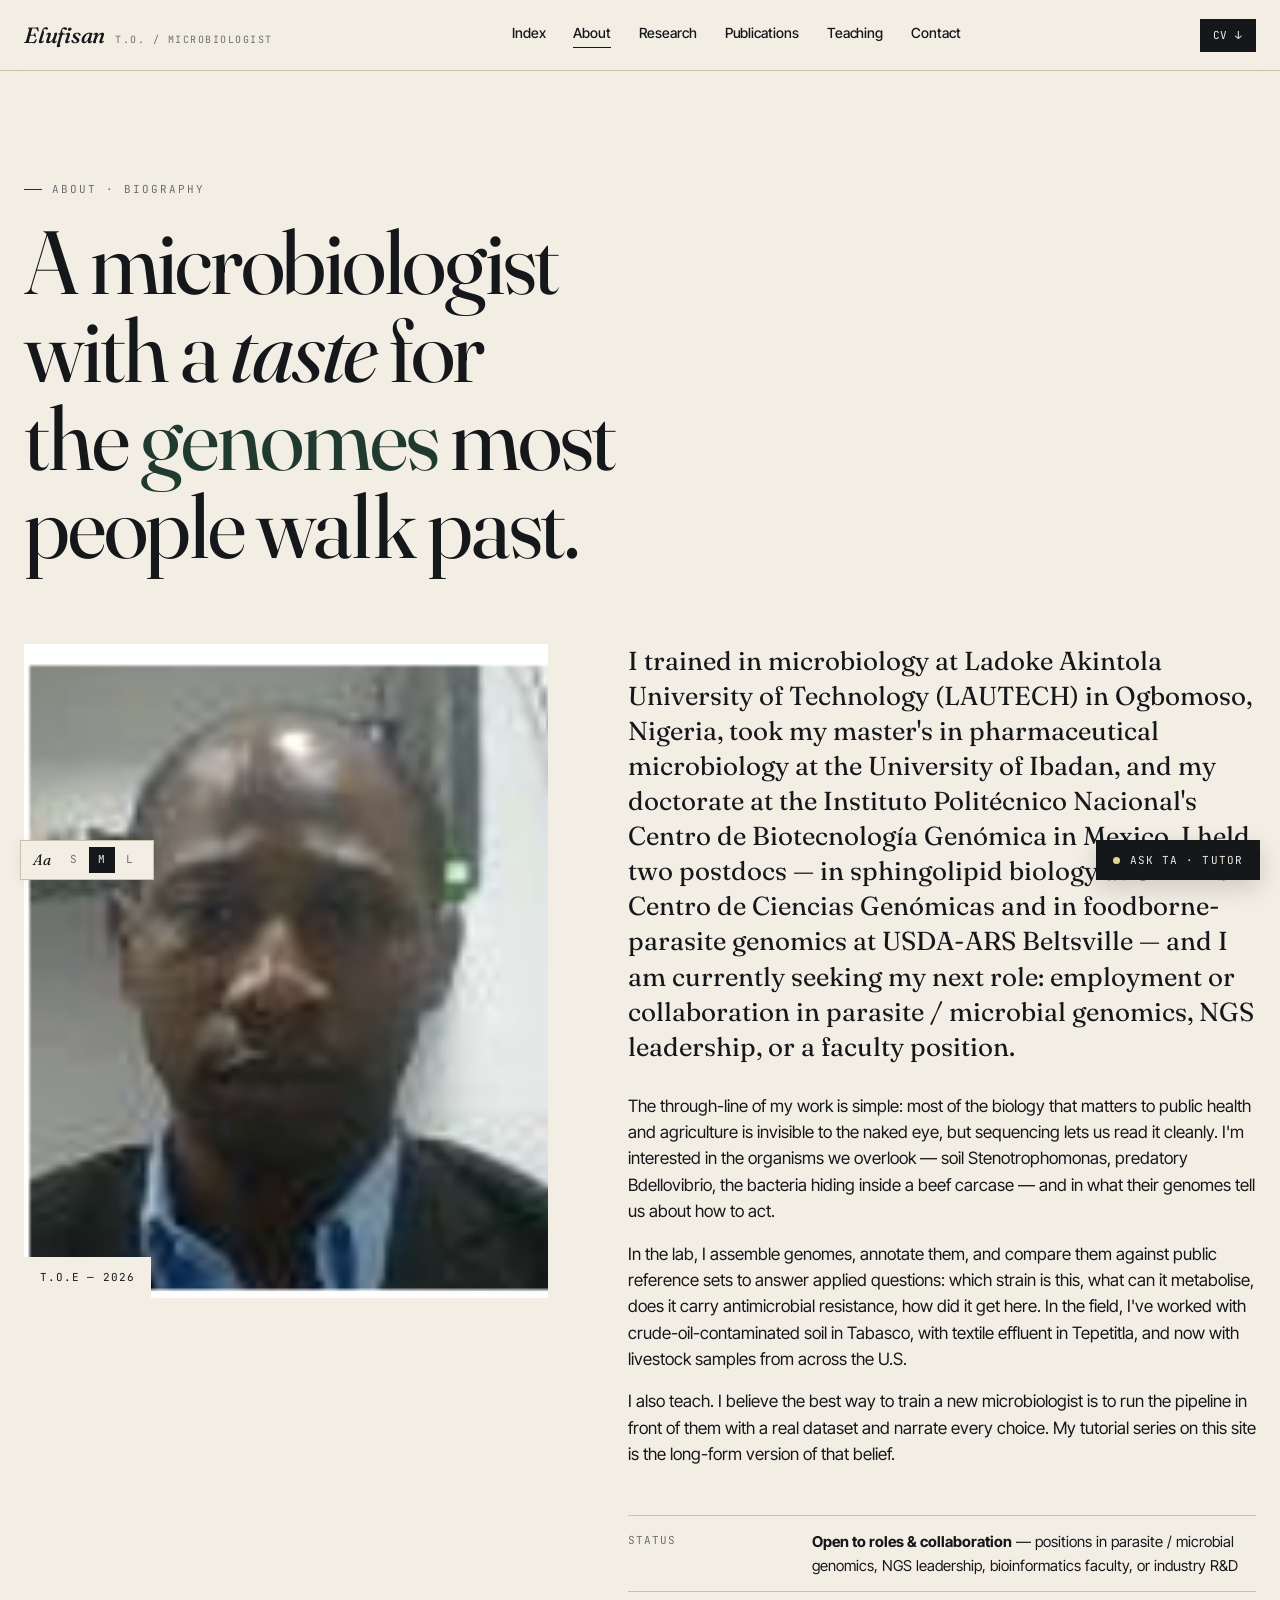
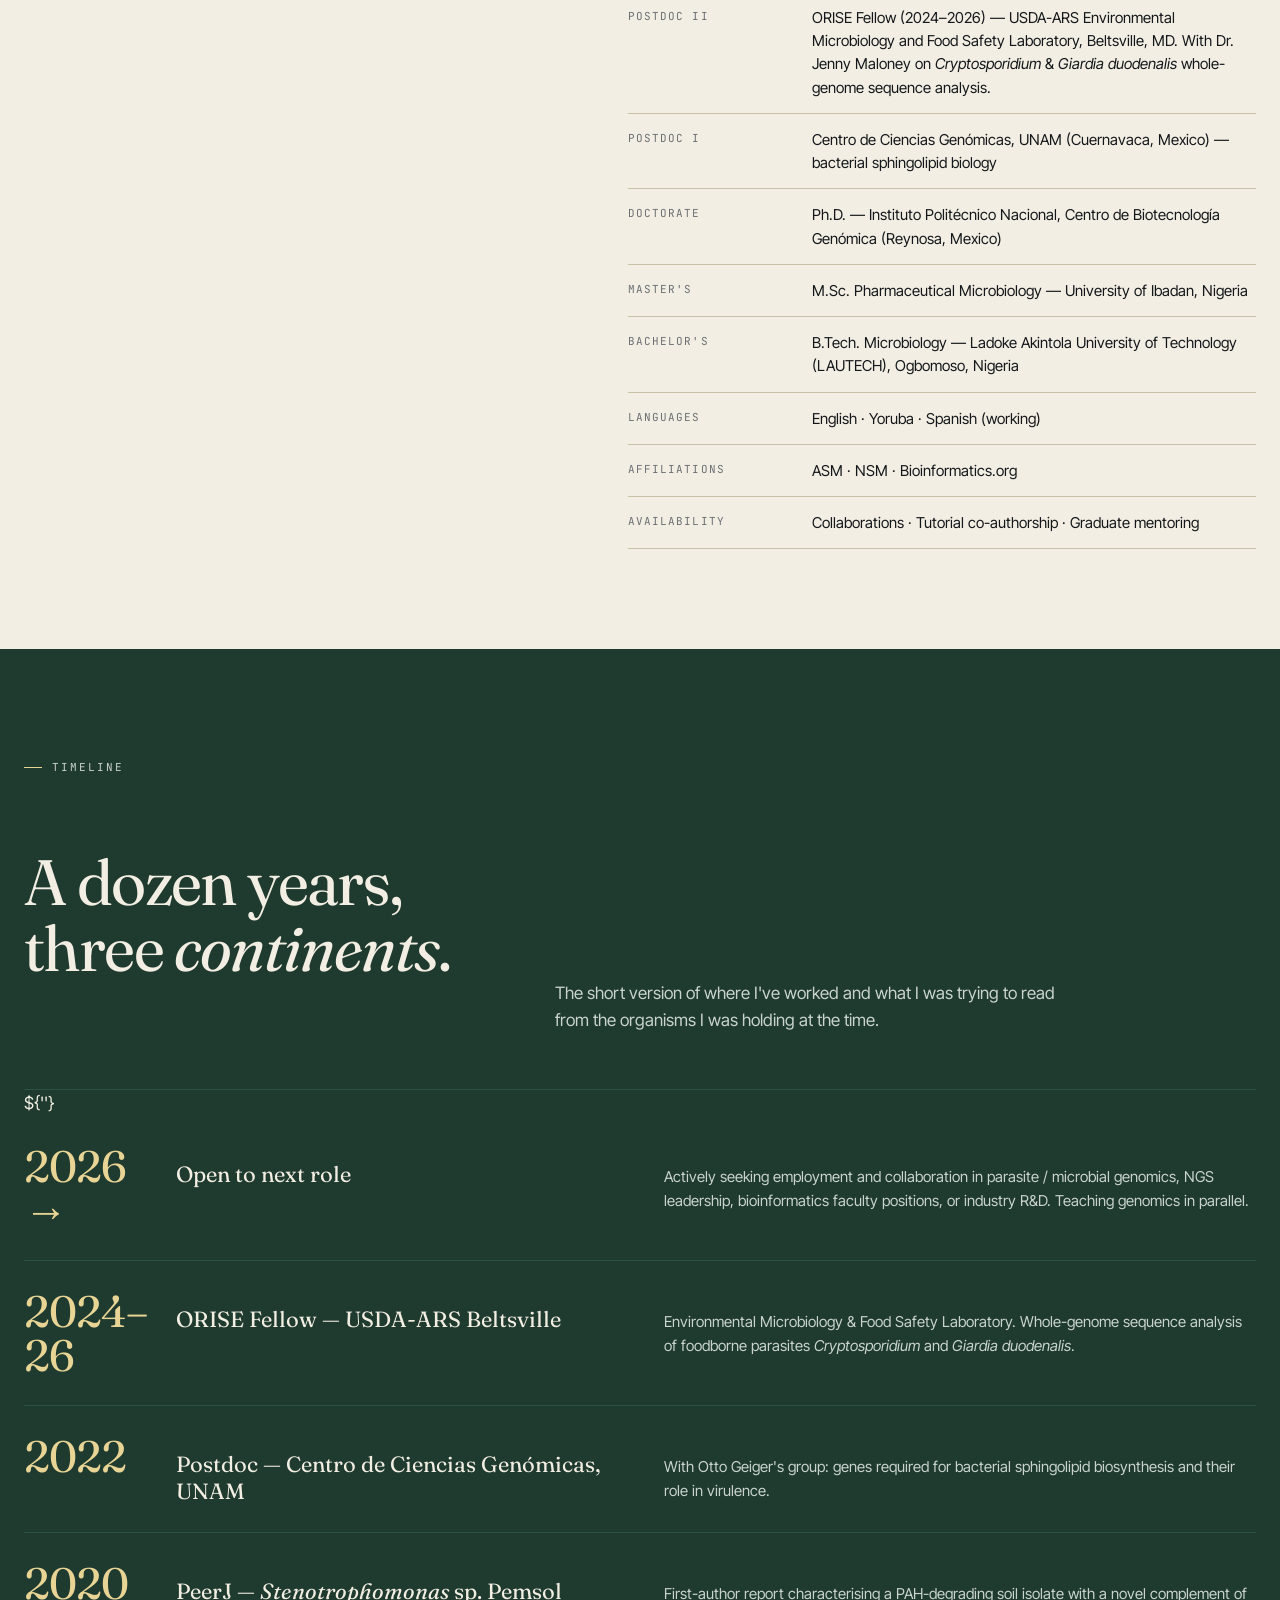
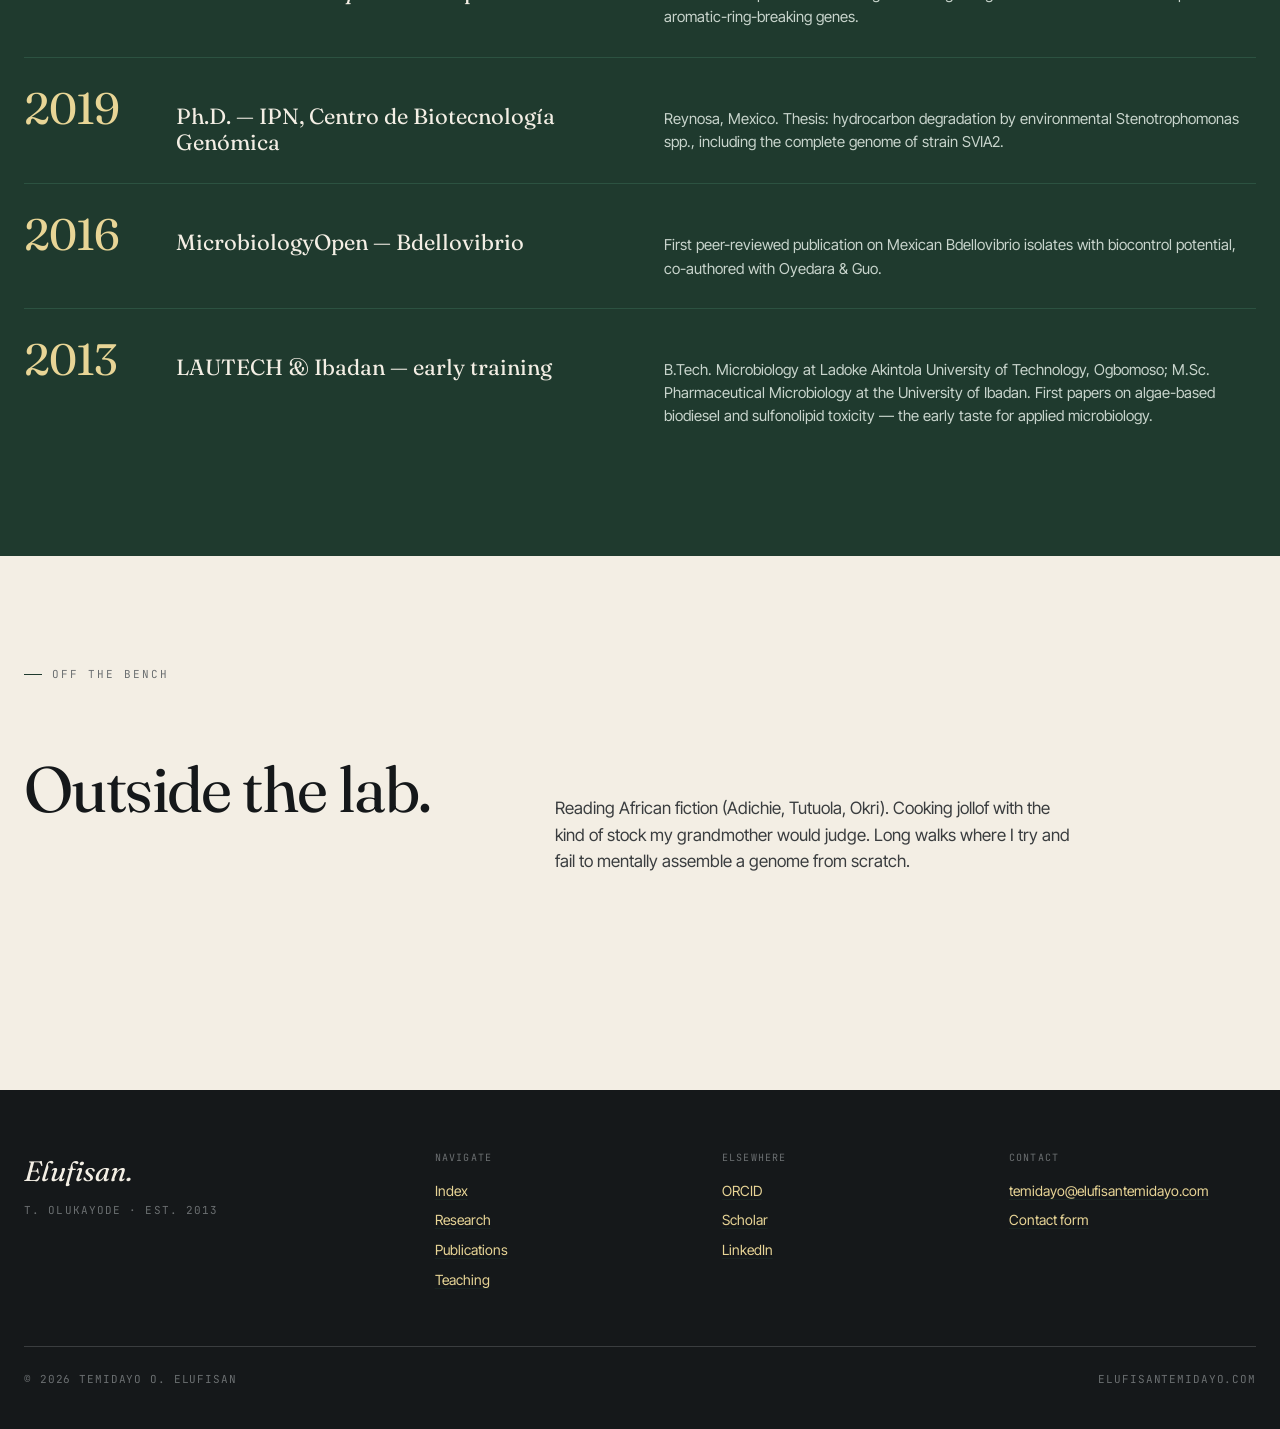
==== commit c69f383e: "Add files via upload" ====
--- a/about.html
+++ b/about.html
@@ -145,7 +145,7 @@
         <li><a href="https://www.linkedin.com/in/temidayo-elufisan">LinkedIn</a></li>
       </ul></div>
       <div><h5>Contact</h5><ul>
-        <li><a href="mailto:ptemidayo@gmail.com">ptemidayo@gmail.com</a></li>
+        <li><a href="mailto:temidayo@elufisantemidayo.com">temidayo@elufisantemidayo.com</a></li>
         <li><a href="contact.html">Contact form</a></li>
       </ul></div>
     </div>
--- a/styles.css
+++ b/styles.css
@@ -31,10 +31,40 @@
   background: var(--bone);
   color: var(--ink);
   font-family: var(--sans);
-  font-size: 17px;
+  font-size: calc(17px * var(--text-scale, 1));
   line-height: 1.55;
   -webkit-font-smoothing: antialiased;
   text-rendering: optimizeLegibility;
+}
+
+/* ========== TEXT-SIZE WIDGET ========== */
+.textsize {
+  position: fixed; left: 20px; bottom: 20px; z-index: 50;
+  background: var(--bone);
+  border: 1px solid var(--rule);
+  padding: 6px 10px 6px 12px;
+  display: flex; align-items: center; gap: 2px;
+  font-family: var(--mono); font-size: 11px;
+  box-shadow: 0 2px 12px rgba(0,0,0,0.06);
+}
+.textsize .label {
+  font-family: var(--display); font-style: italic;
+  font-size: 15px; margin-right: 8px; color: var(--ink);
+}
+.textsize button {
+  width: 26px; height: 26px;
+  background: transparent; border: 1px solid transparent;
+  font: inherit; color: var(--ink-3);
+  cursor: pointer; padding: 0;
+  letter-spacing: 0.05em;
+}
+.textsize button:hover { color: var(--ink); }
+.textsize button.on {
+  background: var(--ink); color: var(--bone); border-color: var(--ink);
+}
+@media (max-width: 720px) {
+  .textsize { left: 12px; bottom: 12px; padding: 4px 8px; }
+  .textsize button { width: 22px; height: 22px; font-size: 10px; }
 }
 
 a { color: var(--forest); text-decoration: underline; text-decoration-thickness: 1px; text-underline-offset: 3px; text-decoration-color: color-mix(in srgb, var(--forest) 35%, transparent); }
